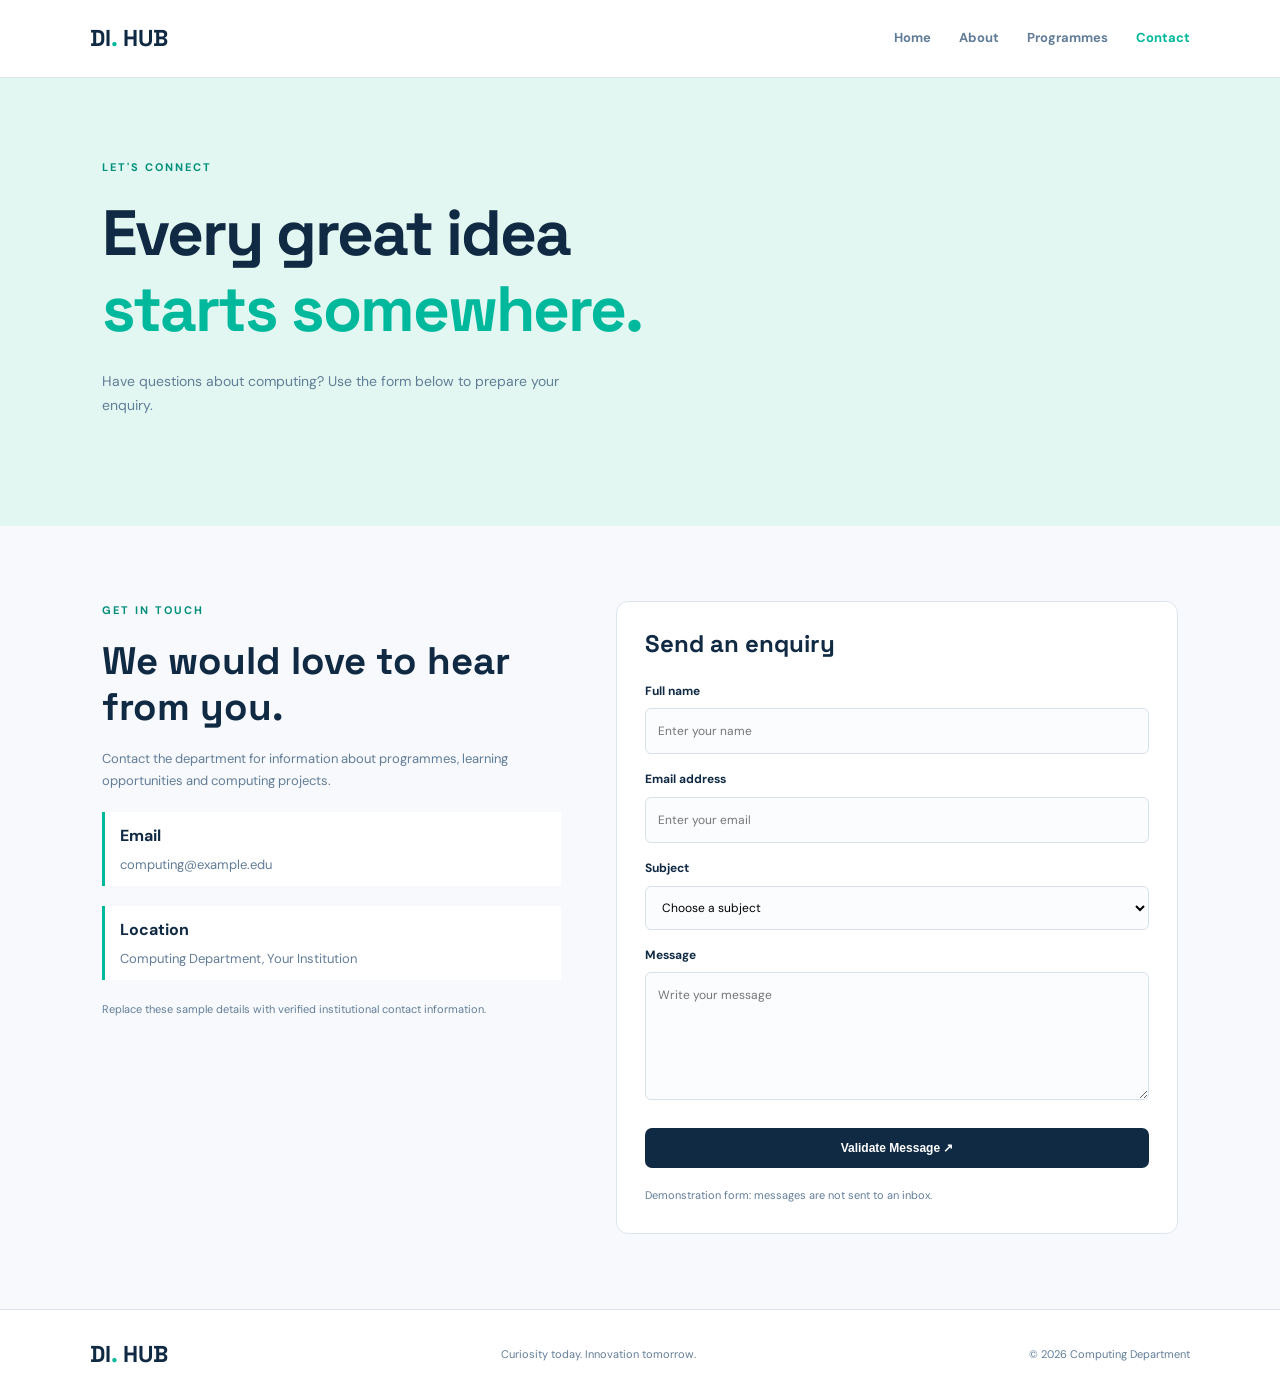
==== contact.html @ 06ab7016 "create digital innovation website" ====
<!DOCTYPE html>
<html lang="en">
<head>
    <meta charset="UTF-8">
    <meta name="viewport" content="width=device-width, initial-scale=1.0">
    <title>Contact | Digital Innovation</title>
    <link rel="stylesheet" href="style.css">
    <script src="script.js" defer></script>
</head>
<body>
    <header>
        <a href="index.html" class="logo">DI<span>.</span> HUB</a>
        <button id="menuBtn" aria-label="Toggle navigation">☰</button>
        <nav id="navMenu">
            <a href="index.html">Home</a>
            <a href="about.html">About</a>
            <a href="programmes.html">Programmes</a>
            <a class="active" href="contact.html">Contact</a>
        </nav>
    </header>

    <main>
        <section class="page-hero contact-hero">
            <p class="tagline">LET'S CONNECT</p>
            <h1>Every great idea<br><span>starts somewhere.</span></h1>
            <p>Have questions about computing? Use the form below to prepare your enquiry.</p>
        </section>

        <section class="section contact-layout">
            <div>
                <p class="tagline">GET IN TOUCH</p>
                <h2>We would love to hear from you.</h2>
                <p>Contact the department for information about programmes, learning opportunities and computing projects.</p>
                <div class="contact-detail">
                    <strong>Email</strong>
                    <p>computing@example.edu</p>
                </div>
                <div class="contact-detail">
                    <strong>Location</strong>
                    <p>Computing Department, Your Institution</p>
                </div>
                <p class="notice">Replace these sample details with verified institutional contact information.</p>
            </div>

            <form id="contactForm" class="contact-form" novalidate>
                <h3>Send an enquiry</h3>

                <label for="name">Full name</label>
                <input id="name" name="name" type="text" placeholder="Enter your name" required>
                <small class="error"></small>

                <label for="email">Email address</label>
                <input id="email" name="email" type="email" placeholder="Enter your email" required>
                <small class="error"></small>

                <label for="subject">Subject</label>
                <select id="subject" name="subject" required>
                    <option value="">Choose a subject</option>
                    <option>Programmes</option>
                    <option>Admissions</option>
                    <option>General enquiry</option>
                </select>
                <small class="error"></small>

                <label for="message">Message</label>
                <textarea id="message" name="message" rows="5" placeholder="Write your message" required></textarea>
                <small class="error"></small>

                <button class="btn" type="submit">Validate Message ↗</button>
                <p id="formStatus" role="status" aria-live="polite"></p>
                <p class="notice">Demonstration form: messages are not sent to an inbox.</p>
            </form>
        </section>
    </main>

    <footer>
        <a href="index.html" class="logo">DI<span>.</span> HUB</a>
        <p>Curiosity today. Innovation tomorrow.</p>
        <p>© <span id="year"></span> Computing Department</p>
    </footer>
</body>
</html>
---- style.css ----
@import url('https://fonts.googleapis.com/css2?family=DM+Sans:wght@400;500;600;700&family=Space+Grotesk:wght@400;500;600;700&display=swap');

:root {
    --navy: #102a43;
    --teal: #00b89c;
    --muted: #627d98;
    --background: #f7f9fc;
    --white: #ffffff;
    --border: #dce5ee;
}

* {
    box-sizing: border-box;
    margin: 0;
    padding: 0;
}

body {
    font-family: 'DM Sans', sans-serif;
    background: var(--background);
    color: var(--navy);
    line-height: 1.7;
}

a {
    text-decoration: none;
    color: inherit;
}

header {
    min-height: 78px;
    background: white;
    display: flex;
    align-items: center;
    justify-content: space-between;
    padding: 16px 7%;
    border-bottom: 1px solid var(--border);
    position: sticky;
    top: 0;
    z-index: 10;
}

.logo {
    font-family: 'Space Grotesk', sans-serif;
    font-size: 23px;
    font-weight: 700;
}

.logo span {
    color: var(--teal);
}

nav {
    display: flex;
    align-items: center;
    gap: 28px;
}

nav a {
    font-size: 13px;
    font-weight: 700;
    color: var(--muted);
}

nav a:hover,
nav a.active {
    color: var(--teal);
}

#menuBtn {
    display: none;
    background: none;
    border: none;
    font-size: 25px;
    cursor: pointer;
    color: var(--navy);
}

.hero {
    display: grid;
    grid-template-columns: 1fr 1fr;
    gap: 45px;
    align-items: center;
    padding: 85px 8%;
    background: linear-gradient(120deg, #f7f9fc, #e2f7f1);
    min-height: 560px;
}

.tagline {
    color: #008f7a;
    font-size: 11px;
    font-weight: 700;
    letter-spacing: 2px;
    margin-bottom: 18px;
}

h1, h2, h3 {
    font-family: 'Space Grotesk', sans-serif;
    line-height: 1.2;
}

h1 {
    font-size: clamp(40px, 5vw, 66px);
    letter-spacing: -2px;
    margin-bottom: 22px;
}

h1 span {
    color: #008f7a;
}

.hero-text > p:not(.tagline),
.page-hero > p:not(.tagline) {
    max-width: 510px;
    color: var(--muted);
    font-size: 14px;
    margin-bottom: 28px;
}

.btn {
    display: inline-block;
    background: var(--navy);
    color: white;
    border: none;
    border-radius: 7px;
    padding: 13px 19px;
    font-size: 12px;
    font-weight: 700;
    cursor: pointer;
    transition: .2s;
}

.btn:hover {
    background: #008f7a;
    transform: translateY(-2px);
}

.hero-visual {
    position: relative;
    min-height: 330px;
    display: grid;
    place-items: center;
}

.code-window {
    background: var(--navy);
    color: #d7e8f7;
    padding: 30px;
    border-radius: 15px;
    width: min(100%, 380px);
    box-shadow: 0 25px 60px #102a432b;
    font-family: monospace;
    font-size: 13px;
    line-height: 2.2;
    transform: rotate(-3deg);
}

.code-window p {
    margin: 0;
}

.dots {
    color: #ff8b7b;
    margin-bottom: 20px;
}

.dots span {
    color: #ffd166;
}

.dots b {
    color: #00b89c;
}

.purple {
    color: #d5a6ff;
}

.green {
    color: #7ce8c7;
}

.indent {
    padding-left: 22px;
}

.comment {
    color: #8ba9c1;
    margin-top: 15px !important;
}

.floating-label {
    position: absolute;
    bottom: 15px;
    right: 0;
    background: white;
    padding: 13px 16px;
    border-radius: 8px;
    font-size: 10px;
    font-weight: 700;
    box-shadow: 0 10px 30px #102a431c;
    transform: rotate(3deg);
}

.section {
    padding: 75px 8%;
}

.section h2,
.contact-layout h2 {
    font-size: clamp(29px, 3vw, 40px);
    margin-bottom: 18px;
}

.intro-text {
    max-width: 540px;
    color: var(--muted);
    font-size: 13px;
    margin-bottom: 32px;
}

.cards {
    display: grid;
    grid-template-columns: repeat(3, 1fr);
    gap: 20px;
    margin-top: 32px;
}

.card {
    padding: 26px;
    background: white;
    border: 1px solid var(--border);
    border-radius: 12px;
    transition: .2s;
}

.card:hover {
    transform: translateY(-5px);
    box-shadow: 0 15px 35px #102a4310;
}

.icon {
    display: grid;
    place-items: center;
    width: 45px;
    height: 45px;
    border-radius: 10px;
    background: #d9f8ef;
    font-size: 22px;
    margin-bottom: 22px;
}

.card:nth-child(2) .icon {
    background: #eae7ff;
}

.card:nth-child(3) .icon {
    background: #ffe4dc;
}

.card h3 {
    font-size: 20px;
    margin-bottom: 12px;
}

.card p,
.about-layout p,
.contact-layout > div > p:not(.tagline) {
    color: var(--muted);
    font-size: 13px;
    margin-bottom: 18px;
}

.card a {
    display: inline-block;
    font-size: 12px;
    font-weight: 700;
    margin-top: 8px;
}

.banner {
    background: #008f7a;
    color: white;
    padding: 45px 8%;
    display: flex;
    justify-content: space-between;
    align-items: center;
    gap: 25px;
}

.banner .tagline {
    color: #b6fff0;
}

.banner h2 {
    font-size: clamp(26px, 3vw, 36px);
}

.light-btn {
    background: white;
    color: var(--navy);
    white-space: nowrap;
}

.page-hero {
    background: var(--navy);
    color: white;
    padding: 80px 8%;
}

.page-hero h1 span {
    color: var(--teal);
}

.page-hero > p:not(.tagline) {
    color: #c0d2e0;
}

.programme-hero {
    background: #e9efff;
    color: var(--navy);
}

.programme-hero h1 span {
    color: #6356c8;
}

.programme-hero > p:not(.tagline) {
    color: var(--muted);
}

.about-layout {
    display: grid;
    grid-template-columns: .8fr 1.2fr;
    gap: 65px;
    align-items: center;
}

.about-symbol {
    display: grid;
    place-items: center;
    width: min(280px, 100%);
    aspect-ratio: 1;
    border: 2px dashed #91d9cb;
    border-radius: 50%;
    background: #e2f7f1;
    font-family: 'Space Grotesk', sans-serif;
    font-size: 75px;
    font-weight: 700;
}

.about-symbol span {
    color: #008f7a;
}

.about-layout h3 {
    margin: 22px 0 10px;
}

.programme-list {
    border-top: 1px solid var(--border);
    margin-top: 30px;
}

.programme-item {
    display: flex;
    align-items: flex-start;
    gap: 22px;
    padding: 25px 10px;
    border-bottom: 1px solid var(--border);
    transition: background .2s;
}

.programme-item:hover {
    background: white;
}

.number {
    font-size: 14px;
    font-weight: 700;
    color: #008f7a;
}

.programme-item h3 {
    margin-bottom: 8px;
    font-size: 20px;
}

.programme-item p {
    color: var(--muted);
    font-size: 13px;
}

.contact-hero {
    background: #e2f7f1;
    color: var(--navy);
}

.contact-hero > p:not(.tagline) {
    color: var(--muted);
}

.contact-layout {
    display: grid;
    grid-template-columns: .9fr 1.1fr;
    gap: 55px;
    align-items: start;
}

.contact-detail {
    border-left: 3px solid var(--teal);
    padding: 10px 15px;
    margin: 20px 0;
    background: white;
}

.contact-detail p {
    margin: 5px 0 0;
    color: var(--muted);
    font-size: 13px;
}

.contact-form {
    background: white;
    border: 1px solid var(--border);
    border-radius: 12px;
    padding: 28px;
}

.contact-form h3 {
    font-size: 24px;
    margin-bottom: 22px;
}

.contact-form label {
    display: block;
    font-size: 12px;
    font-weight: 700;
    margin: 15px 0 7px;
}

.contact-form input,
.contact-form select,
.contact-form textarea {
    width: 100%;
    border: 1px solid #d7e1eb;
    background: #fbfcfe;
    border-radius: 6px;
    padding: 12px;
    font: inherit;
    font-size: 12px;
    outline: none;
}

.contact-form input:focus,
.contact-form select:focus,
.contact-form textarea:focus {
    border-color: #008f7a;
}

.contact-form textarea {
    resize: vertical;
}

.contact-form .btn {
    width: 100%;
    margin-top: 20px;
}

.error {
    display: block;
    color: #b42318;
    font-size: 11px;
    min-height: 0;
}

.invalid {
    border-color: #b42318 !important;
}

#formStatus {
    margin-top: 12px;
    font-size: 12px;
    color: #008f7a;
}

.notice {
    font-size: 11px !important;
    color: var(--muted);
    margin-top: 18px;
}

footer {
    display: flex;
    align-items: center;
    justify-content: space-between;
    gap: 20px;
    padding: 25px 7%;
    background: white;
    border-top: 1px solid var(--border);
}

footer p {
    color: var(--muted);
    font-size: 11px;
}

@media (max-width: 760px) {
    header {
        padding: 15px 6%;
    }

    #menuBtn {
        display: block;
    }

    nav {
        display: none;
        position: absolute;
        top: 100%;
        left: 0;
        width: 100%;
        background: white;
        padding: 15px 6% 22px;
        flex-direction: column;
        align-items: stretch;
        gap: 0;
        border-bottom: 1px solid var(--border);
    }

    nav.open {
        display: flex;
    }

    nav a {
        padding: 12px 0;
    }

    .hero {
        grid-template-columns: 1fr;
        padding: 60px 6%;
    }

    .hero-visual {
        min-height: 300px;
    }

    .cards {
        grid-template-columns: 1fr;
    }

    .section {
        padding: 55px 6%;
    }

    .page-hero {
        padding: 60px 6%;
    }

    .about-layout,
    .contact-layout {
        grid-template-columns: 1fr;
        gap: 35px;
    }

    .about-symbol {
        width: 210px;
        margin: 0 auto;
    }

    .banner {
        padding: 35px 6%;
        align-items: flex-start;
        flex-direction: column;
    }

    footer {
        align-items: flex-start;
        flex-direction: column;
        gap: 10px;
        padding: 25px 6%;
    }
}
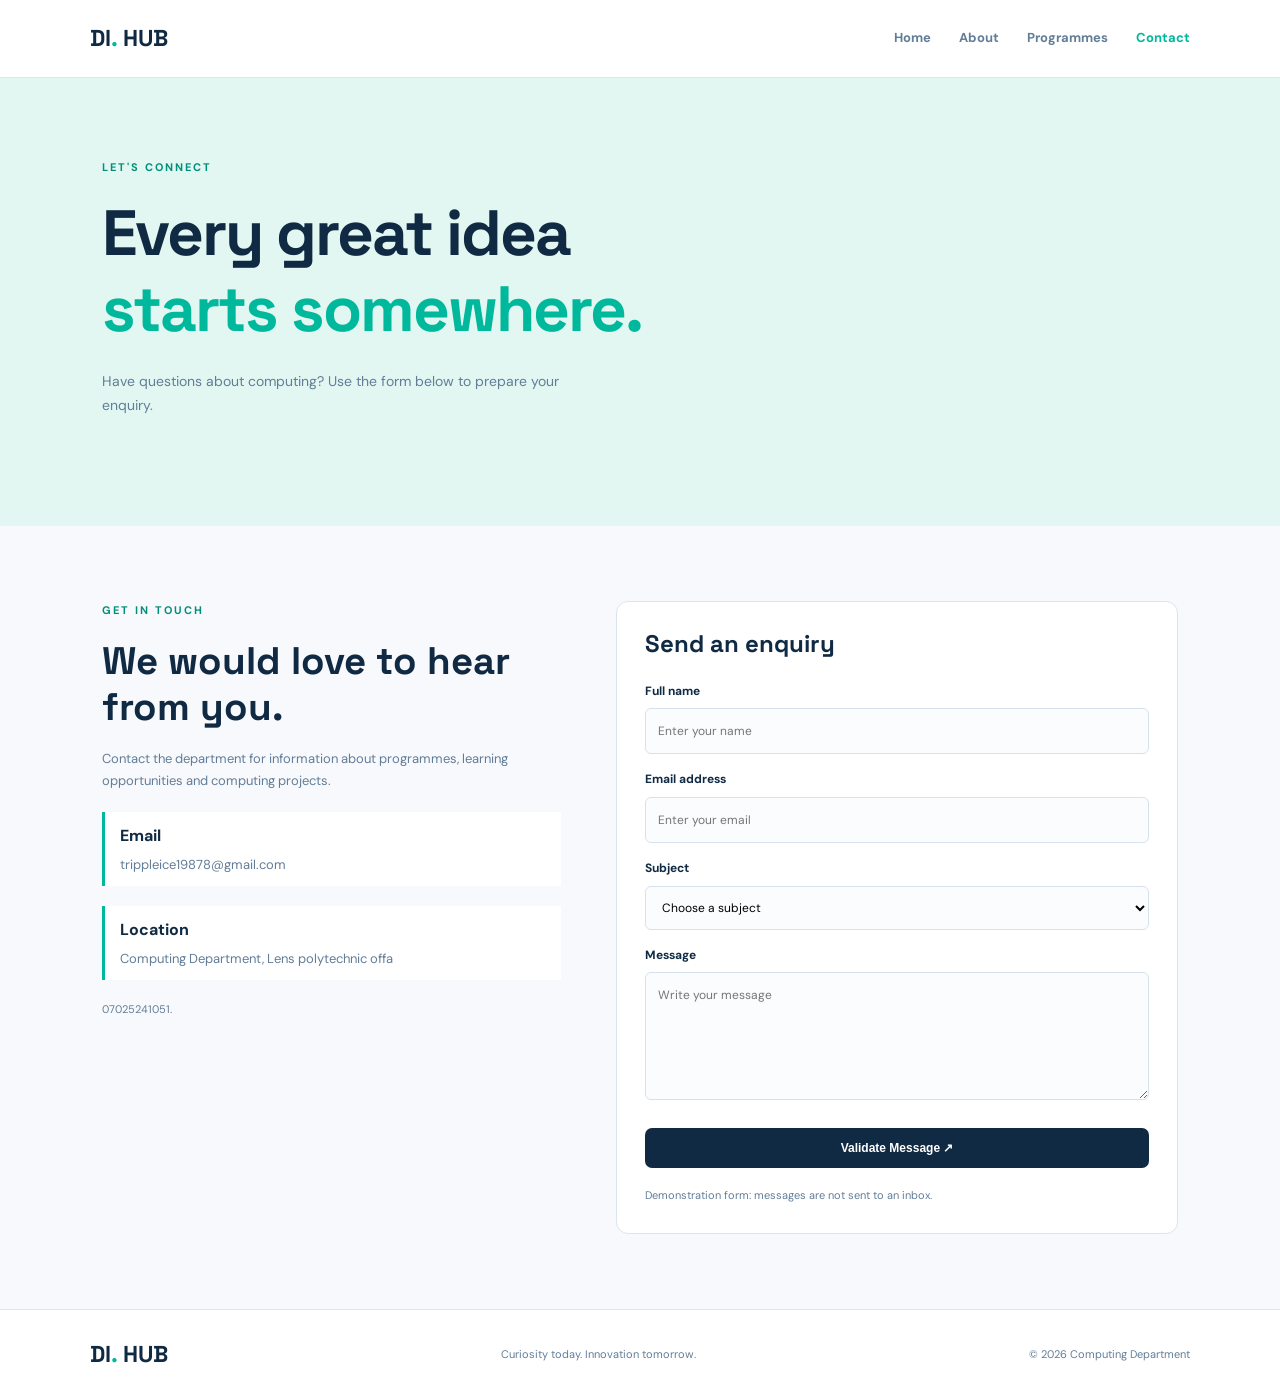
==== commit f296d9c4: "Add contact us page" ====
--- a/contact.html
+++ b/contact.html
@@ -33,13 +33,13 @@
                 <p>Contact the department for information about programmes, learning opportunities and computing projects.</p>
                 <div class="contact-detail">
                     <strong>Email</strong>
-                    <p>computing@example.edu</p>
+                    <p>trippleice19878@gmail.com</p>
                 </div>
                 <div class="contact-detail">
                     <strong>Location</strong>
-                    <p>Computing Department, Your Institution</p>
+                    <p>Computing Department, Lens polytechnic offa</p>
                 </div>
-                <p class="notice">Replace these sample details with verified institutional contact information.</p>
+                <p class="notice">07025241051.</p>
             </div>
 
             <form id="contactForm" class="contact-form" novalidate>
